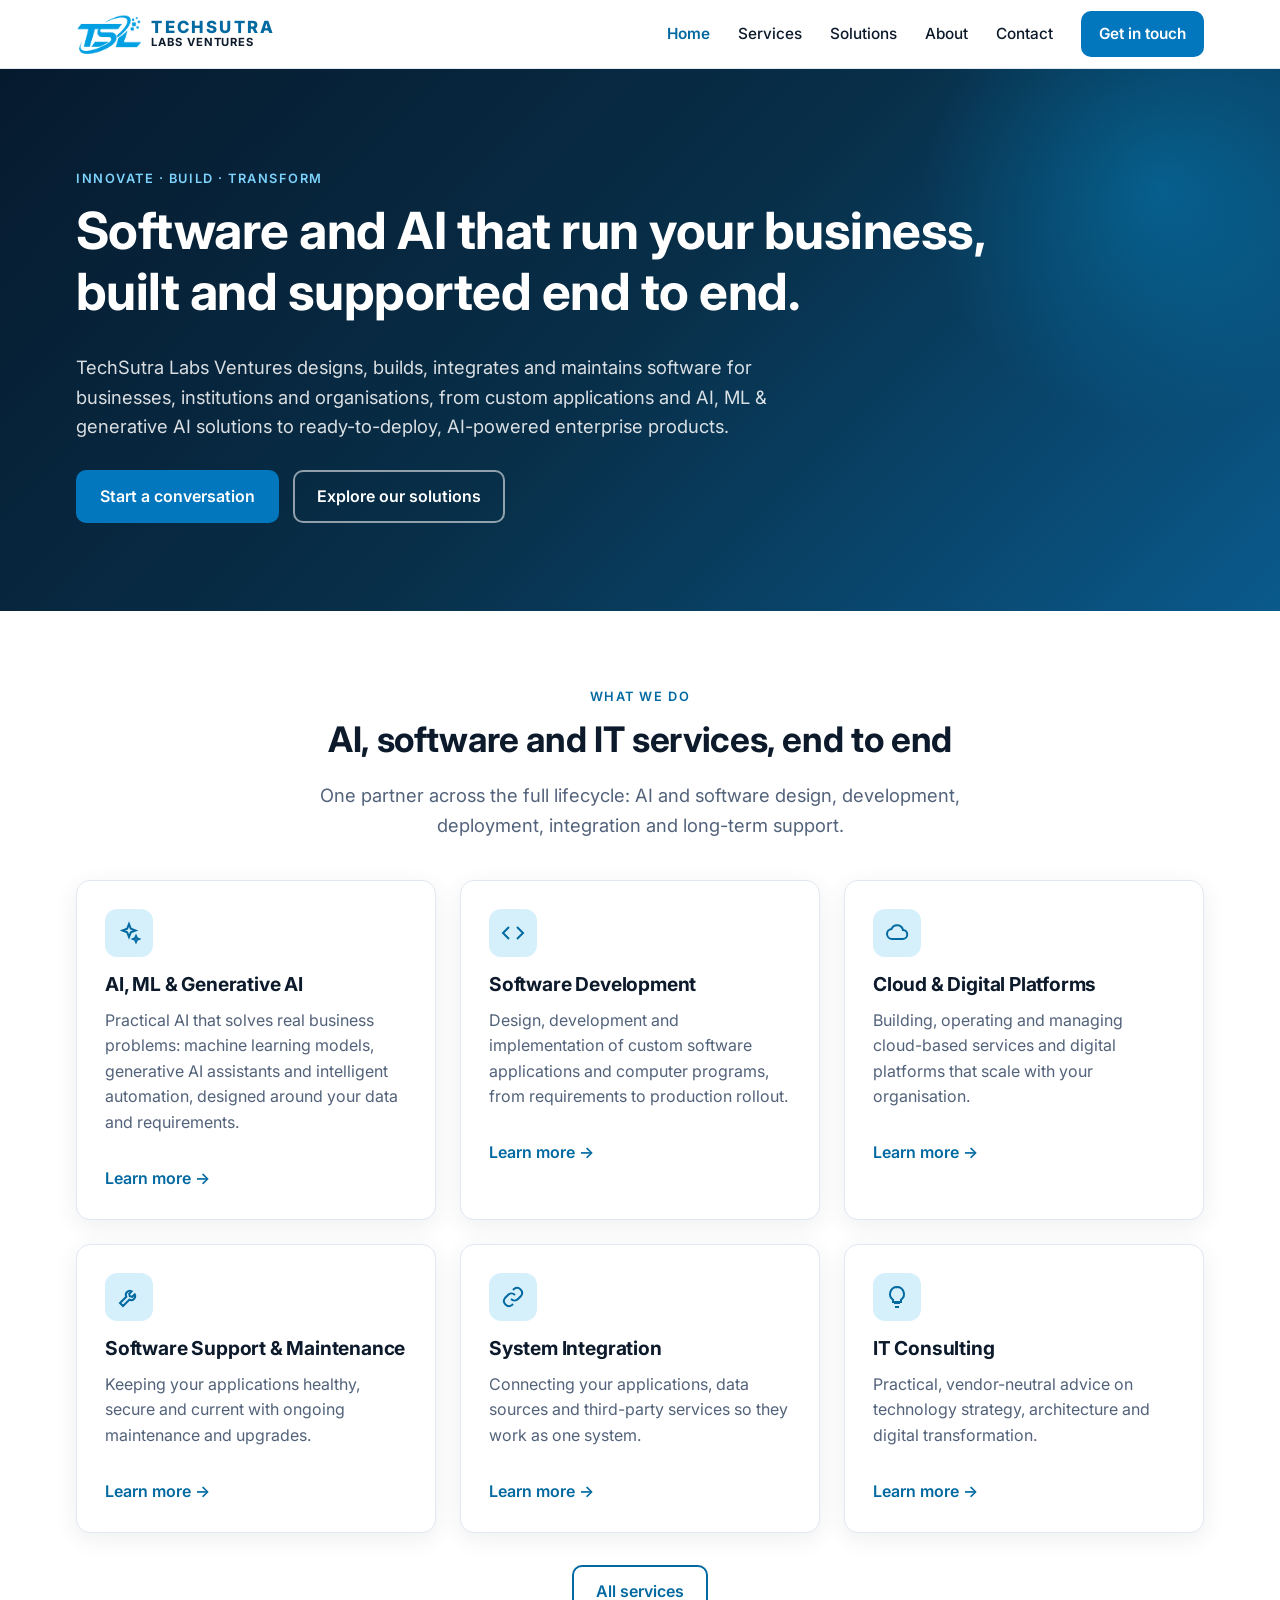
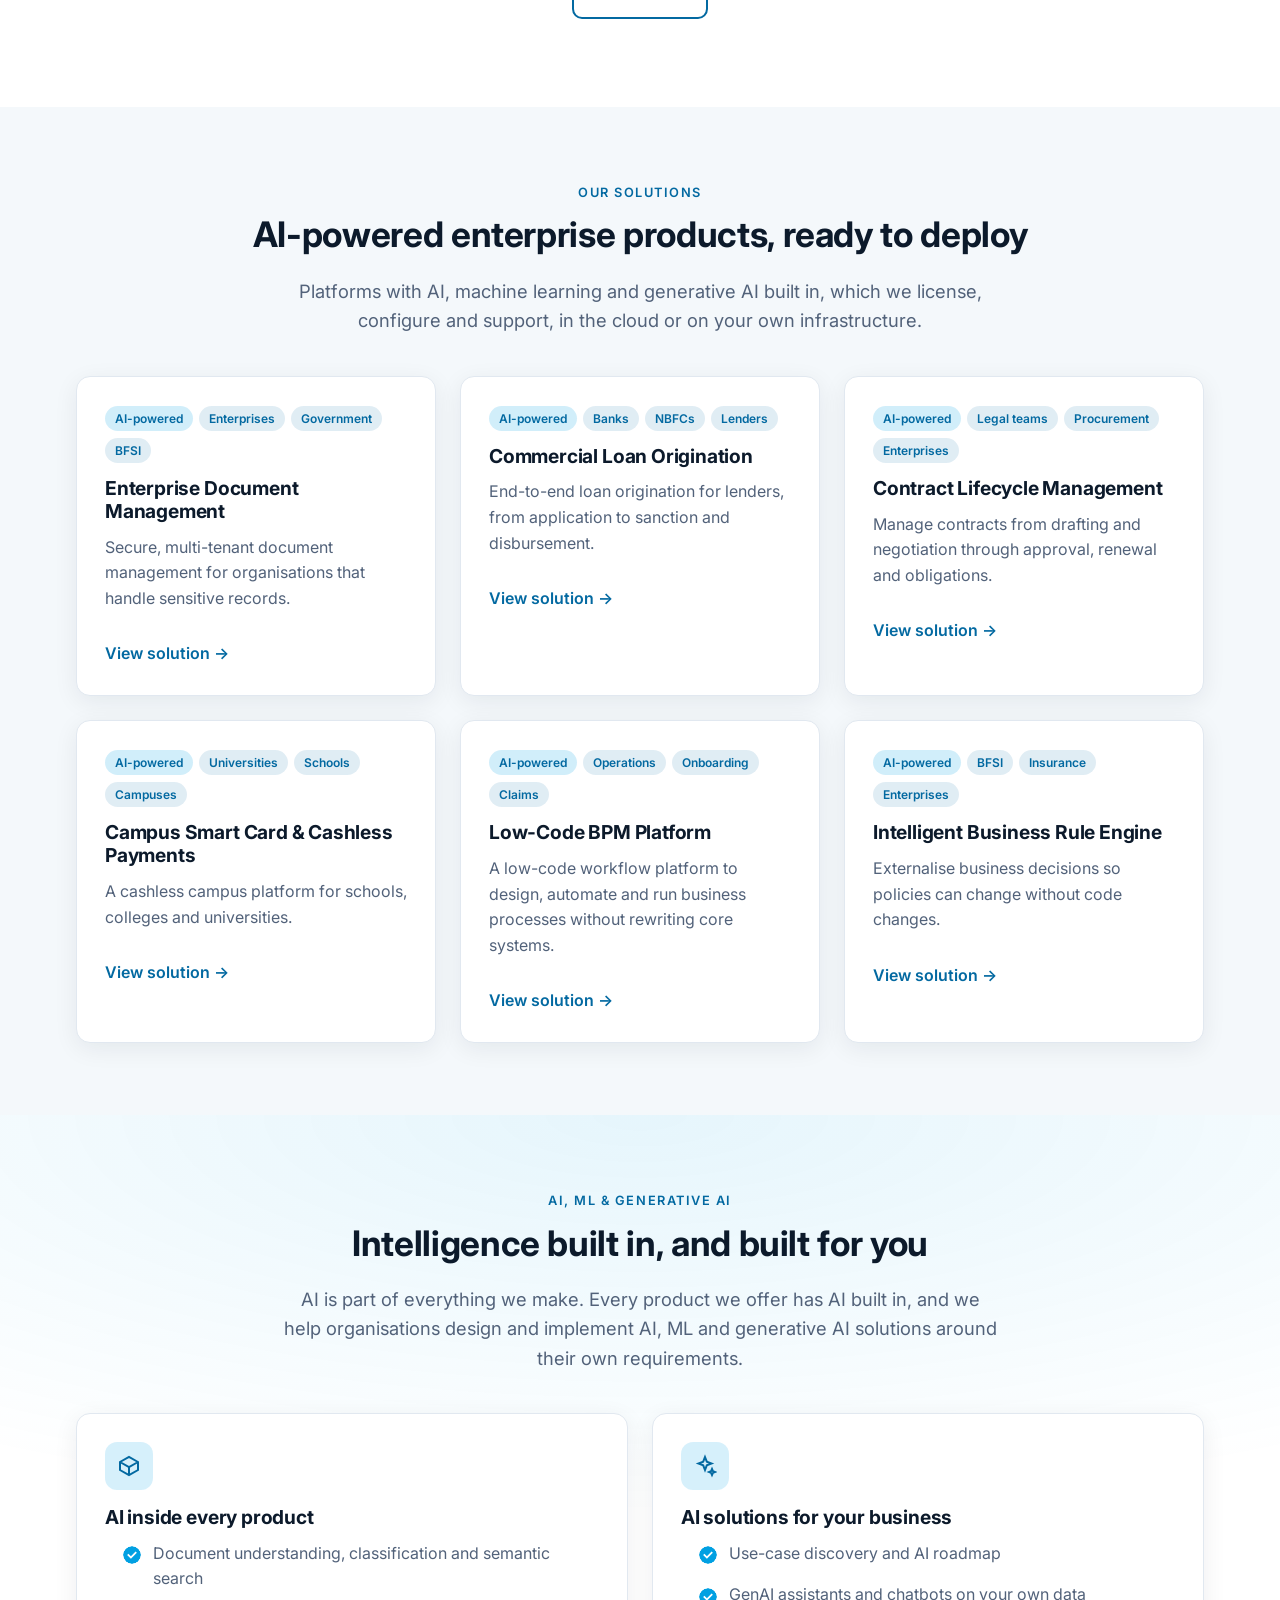
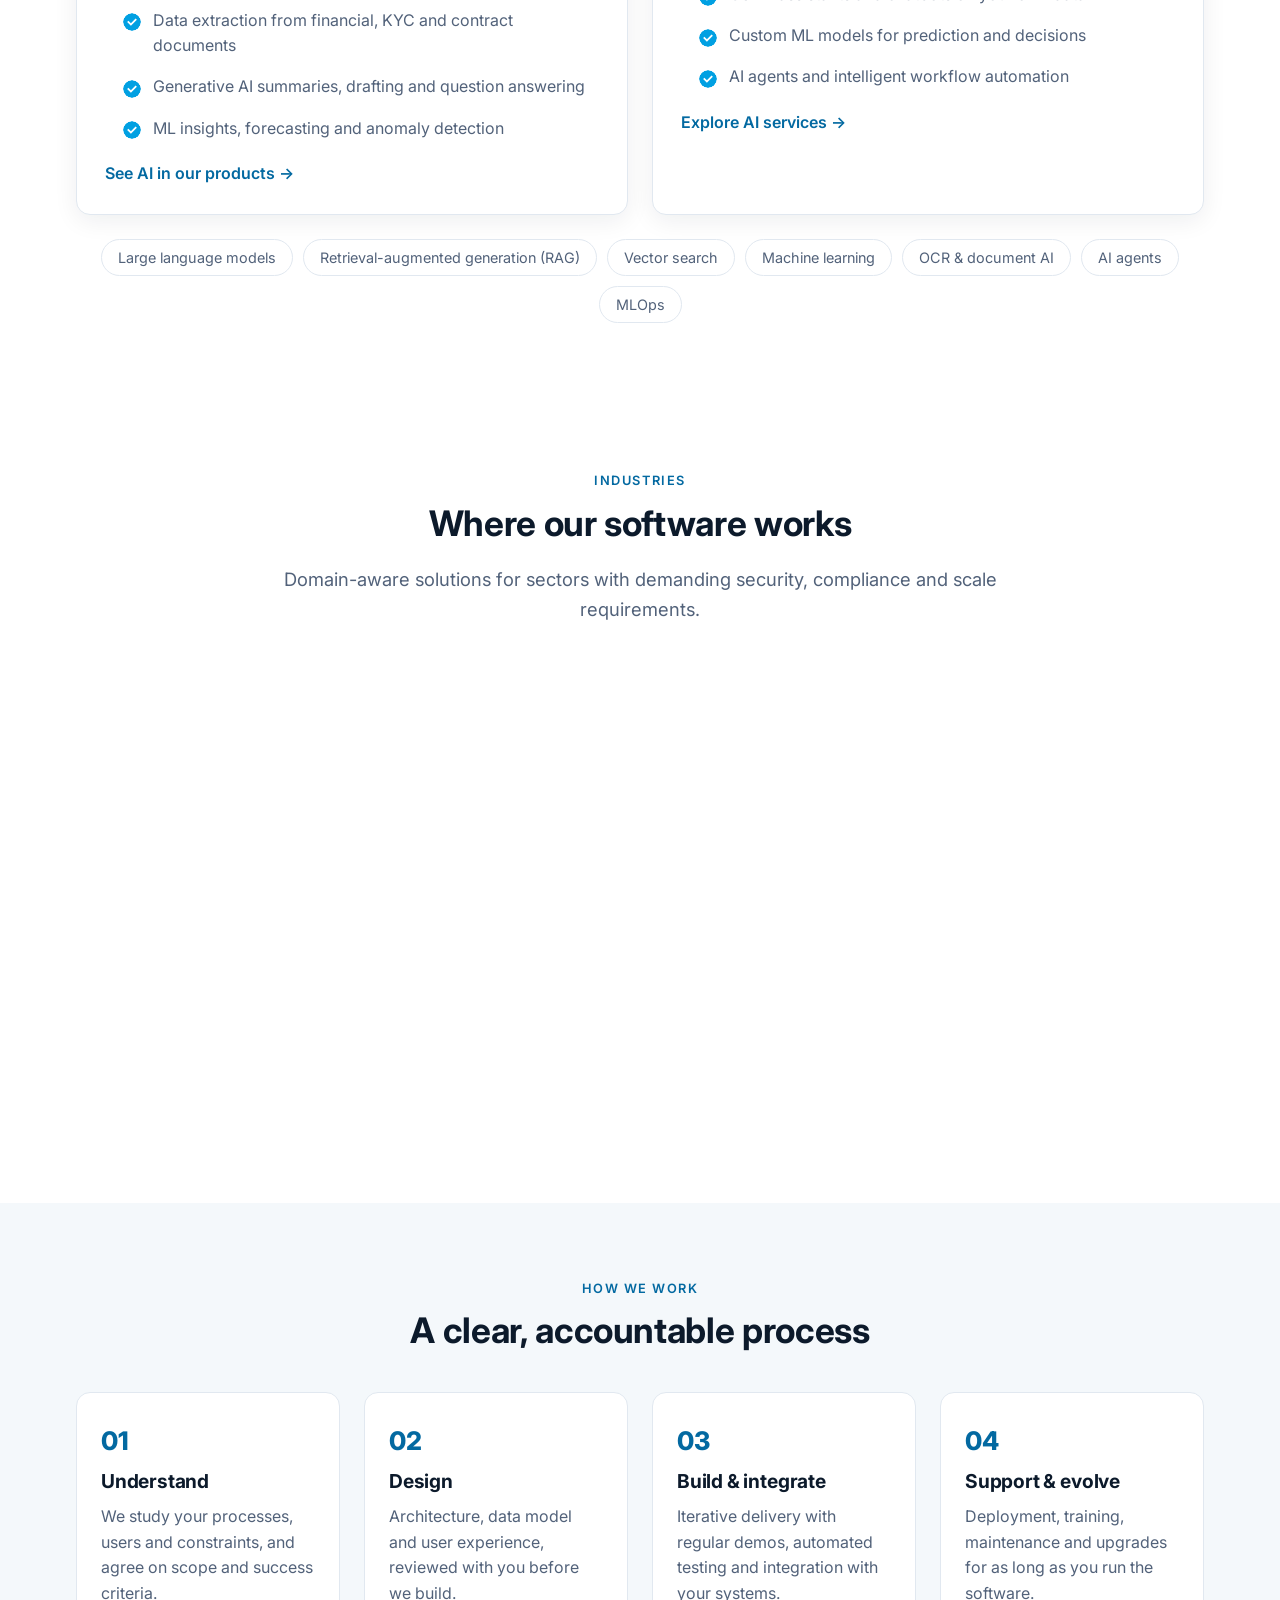
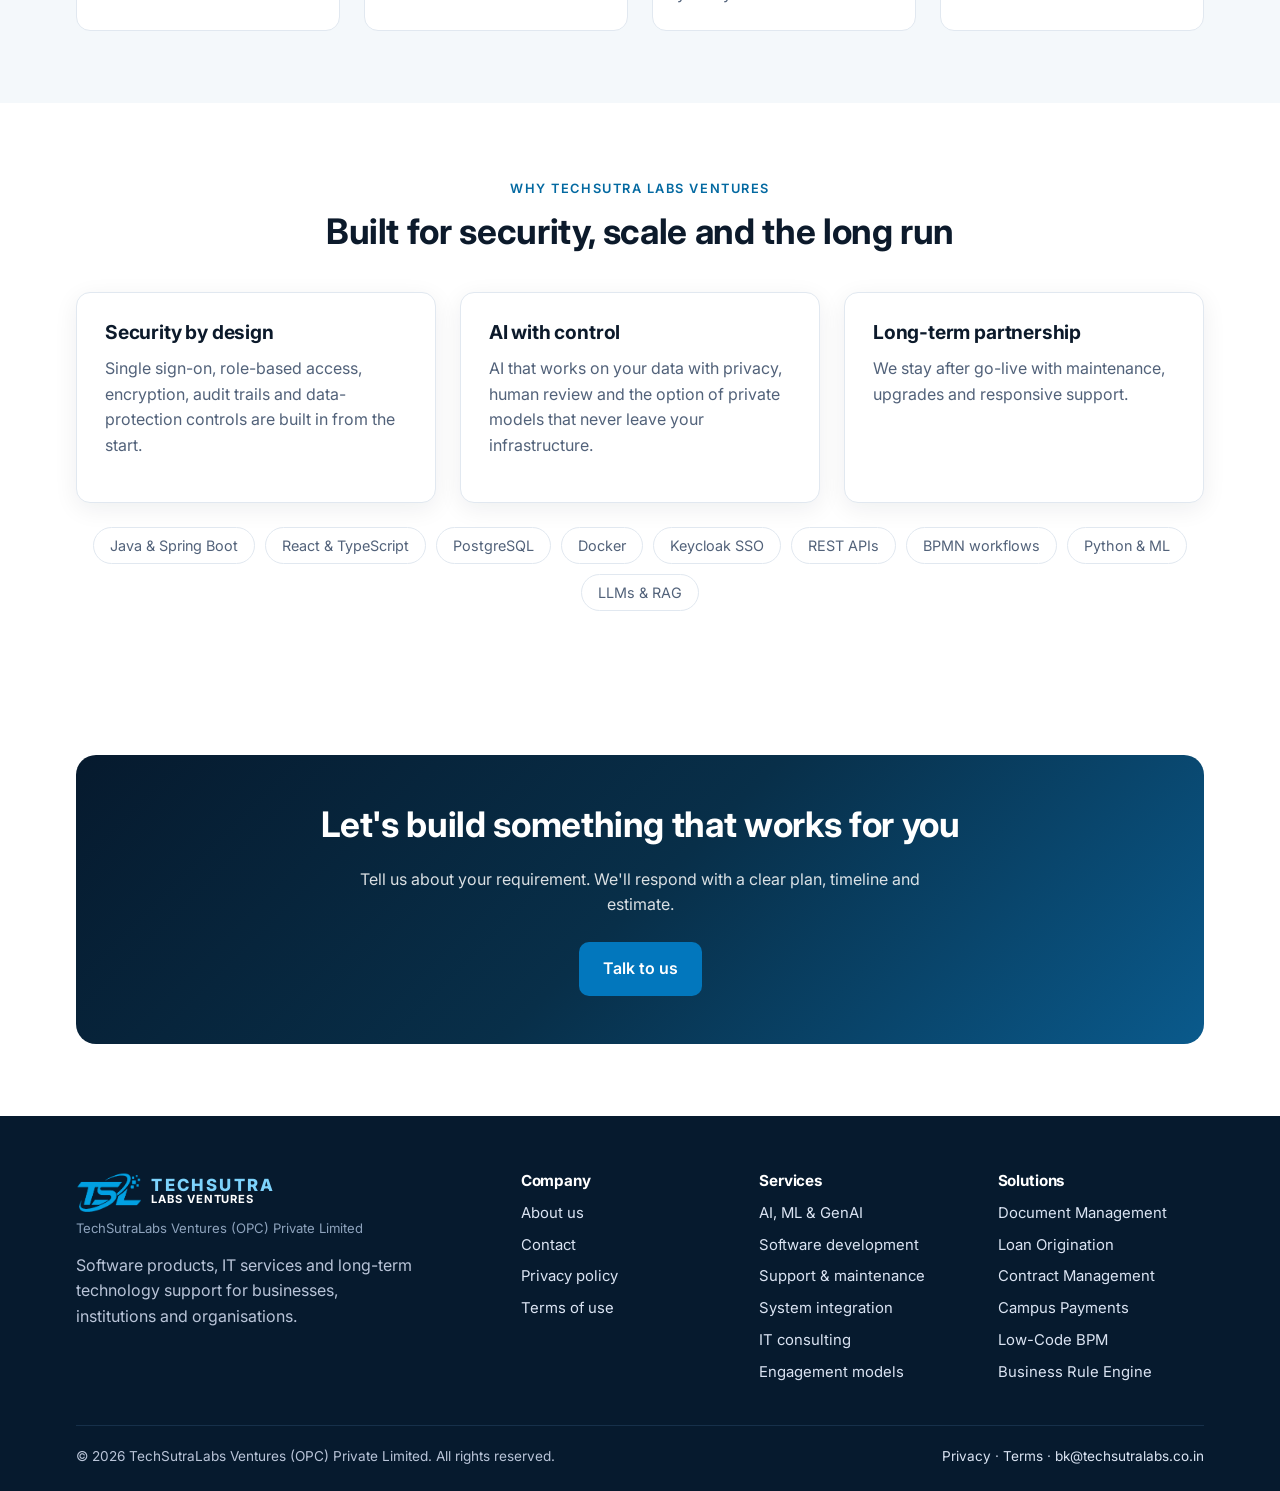
==== index.html @ d90dc7e0 "Initial website for techsutralabs.com Static site for TechSutraLabs Ventures (OPC) Private Limited, " ====
<!doctype html>
<html lang="en-IN">
<head>
<meta charset="utf-8">
<meta name="viewport" content="width=device-width, initial-scale=1">
<title>TechSutra Labs Ventures | Software, AI/ML & GenAI Solutions, IT Services</title>
<meta name="description" content="TechSutra Labs Ventures builds software, AI, ML and generative AI solutions and AI-powered enterprise products, with IT services and long-term support for businesses and institutions.">
<link rel="canonical" href="https://techsutralabs.com/">
<meta property="og:title" content="TechSutra Labs Ventures | Software, AI/ML & GenAI Solutions, IT Services">
<meta property="og:description" content="TechSutra Labs Ventures builds software, AI, ML and generative AI solutions and AI-powered enterprise products, with IT services and long-term support for businesses and institutions.">
<meta property="og:type" content="website">
<meta property="og:url" content="https://techsutralabs.com/">
<meta property="og:site_name" content="TechSutra Labs Ventures">
<meta property="og:image" content="https://techsutralabs.com/assets/og-image.png">
<meta property="og:image:width" content="1200"><meta property="og:image:height" content="630">
<meta name="twitter:card" content="summary_large_image">
<meta name="theme-color" content="#082f49">
<link rel="apple-touch-icon" href="assets/apple-touch-icon.png">
<script type="application/ld+json">{"@context":"https://schema.org","@type":"Organization","name":"TechSutra Labs Ventures","legalName":"TechSutraLabs Ventures (OPC) Private Limited","slogan":"Innovate. Build. Transform.","url":"https://techsutralabs.com","logo":"https://techsutralabs.com/assets/apple-touch-icon.png","email":"bk@techsutralabs.co.in","address":{"@type":"PostalAddress","addressCountry":"IN"},"description":"Software development, AI, ML and generative AI solutions, IT services, support and AI-powered enterprise software products.","knowsAbout":["Artificial intelligence","Machine learning","Generative AI","Software development","Enterprise software"]}</script>
<link rel="icon" href="assets/favicon-32.png" sizes="32x32" type="image/png">
<link rel="icon" href="assets/favicon.png" sizes="64x64" type="image/png">
<link rel="preconnect" href="https://fonts.googleapis.com"><link rel="preconnect" href="https://fonts.gstatic.com" crossorigin>
<link href="https://fonts.googleapis.com/css2?family=Inter:wght@400;500;600;700;800&display=swap" rel="stylesheet">
<link rel="stylesheet" href="assets/style.css">
</head>
<body>
<a class="skip-link" href="#main">Skip to content</a>
<header class="site-header"><div class="container nav">
<a class="logo" href="index.html" aria-label="TechSutra Labs Ventures, home"><img src="assets/logo-tsl.png" width="66" height="40" alt=""><span class="wm"><b>TECHSUTRA</b><small>Labs Ventures</small></span></a>
<button class="nav-toggle" aria-label="Open menu" aria-expanded="false" aria-controls="primary-nav"><svg width="22" height="22" viewBox="0 0 24 24" fill="none" stroke="currentColor" stroke-width="2" aria-hidden="true"><path d="M3 6h18M3 12h18M3 18h18"/></svg></button>
<nav aria-label="Primary"><ul class="nav-links" id="primary-nav"><li><a href="index.html">Home</a></li><li><a href="services.html">Services</a></li><li><a href="solutions.html">Solutions</a></li><li><a href="about.html">About</a></li><li><a href="contact.html">Contact</a></li><li><a class="btn btn-primary" href="contact.html" style="padding:9px 16px">Get in touch</a></li></ul></nav>
</div></header>
<main id="main">

<section class="hero"><div class="container" style="position:relative;z-index:1">
<span class="eyebrow">Innovate &middot; Build &middot; Transform</span>
<h1>Software and AI that run your business, <br>built and supported end to end.</h1>
<p class="lead">TechSutra Labs Ventures designs, builds, integrates and maintains software for businesses, institutions and organisations, from custom applications and AI, ML &amp; generative AI solutions to ready-to-deploy, AI-powered enterprise products.</p>
<div class="hero-actions"><a class="btn btn-primary" href="contact.html">Start a conversation</a><a class="btn btn-ghost" href="solutions.html">Explore our solutions</a></div>
</div></section>

<section class="section"><div class="container">
<div class="center"><span class="eyebrow">What we do</span><h2>AI, software and IT services, end to end</h2>
<p class="lead">One partner across the full lifecycle: AI and software design, development, deployment, integration and long-term support.</p></div>
<div class="grid grid-3" style="margin-top:40px"><div class="card reveal"><div class="icon"><svg width="24" height="24" viewBox="0 0 24 24" fill="none" stroke="currentColor" stroke-width="2"><path d="M12 3l1.8 4.7L18.5 9.5l-4.7 1.8L12 16l-1.8-4.7L5.5 9.5l4.7-1.8z"/><path d="M19 15l.9 2.1L22 18l-2.1.9L19 21l-.9-2.1L16 18l2.1-.9z"/></svg></div><h3>AI, ML & Generative AI</h3><p>Practical AI that solves real business problems: machine learning models, generative AI assistants and intelligent automation, designed around your data and requirements.</p><a class="card-link" href="services.html#ai-ml-generative-ai">Learn more &rarr;</a></div><div class="card reveal"><div class="icon"><svg width="24" height="24" viewBox="0 0 24 24" fill="none" stroke="currentColor" stroke-width="2"><path d="M8 6l-6 6 6 6M16 6l6 6-6 6"/></svg></div><h3>Software Development</h3><p>Design, development and implementation of custom software applications and computer programs, from requirements to production rollout.</p><a class="card-link" href="services.html#software-development">Learn more &rarr;</a></div><div class="card reveal"><div class="icon"><svg width="24" height="24" viewBox="0 0 24 24" fill="none" stroke="currentColor" stroke-width="2"><path d="M7 18a5 5 0 01-.5-9.97A6 6 0 0118 9a4.5 4.5 0 01-.5 9z"/></svg></div><h3>Cloud & Digital Platforms</h3><p>Building, operating and managing cloud-based services and digital platforms that scale with your organisation.</p><a class="card-link" href="services.html#cloud-digital-platforms">Learn more &rarr;</a></div><div class="card reveal"><div class="icon"><svg width="24" height="24" viewBox="0 0 24 24" fill="none" stroke="currentColor" stroke-width="2"><path d="M14.7 6.3a4 4 0 00-5.4 5.4L3 18l3 3 6.3-6.3a4 4 0 005.4-5.4l-2.5 2.5-2.4-.6-.6-2.4z"/></svg></div><h3>Software Support & Maintenance</h3><p>Keeping your applications healthy, secure and current with ongoing maintenance and upgrades.</p><a class="card-link" href="services.html#software-support-maintenance">Learn more &rarr;</a></div><div class="card reveal"><div class="icon"><svg width="24" height="24" viewBox="0 0 24 24" fill="none" stroke="currentColor" stroke-width="2"><path d="M10 14a5 5 0 007 0l3-3a5 5 0 00-7-7l-1 1M14 10a5 5 0 00-7 0l-3 3a5 5 0 007 7l1-1"/></svg></div><h3>System Integration</h3><p>Connecting your applications, data sources and third-party services so they work as one system.</p><a class="card-link" href="services.html#system-integration">Learn more &rarr;</a></div><div class="card reveal"><div class="icon"><svg width="24" height="24" viewBox="0 0 24 24" fill="none" stroke="currentColor" stroke-width="2"><path d="M9 18h6M10 22h4M12 2a7 7 0 00-4 12.7V17h8v-2.3A7 7 0 0012 2z"/></svg></div><h3>IT Consulting</h3><p>Practical, vendor-neutral advice on technology strategy, architecture and digital transformation.</p><a class="card-link" href="services.html#it-consulting">Learn more &rarr;</a></div></div>
<p class="center" style="margin-top:32px"><a class="btn btn-outline" href="services.html">All services</a></p>
</div></section>

<section class="section alt"><div class="container">
<div class="center"><span class="eyebrow">Our solutions</span><h2>AI-powered enterprise products, ready to deploy</h2>
<p class="lead">Platforms with AI, machine learning and generative AI built in, which we license, configure and support, in the cloud or on your own infrastructure.</p></div>
<div class="grid grid-3" style="margin-top:40px"><div class="card reveal"><span class="tag tag-ai">AI-powered</span><span class=tag>Enterprises</span><span class=tag>Government</span><span class=tag>BFSI</span><h3 style="margin-top:8px">Enterprise Document Management</h3><p>Secure, multi-tenant document management for organisations that handle sensitive records.</p><a class="card-link" href="solutions.html#edms">View solution &rarr;</a></div><div class="card reveal"><span class="tag tag-ai">AI-powered</span><span class=tag>Banks</span><span class=tag>NBFCs</span><span class=tag>Lenders</span><h3 style="margin-top:8px">Commercial Loan Origination</h3><p>End-to-end loan origination for lenders, from application to sanction and disbursement.</p><a class="card-link" href="solutions.html#clos">View solution &rarr;</a></div><div class="card reveal"><span class="tag tag-ai">AI-powered</span><span class=tag>Legal teams</span><span class=tag>Procurement</span><span class=tag>Enterprises</span><h3 style="margin-top:8px">Contract Lifecycle Management</h3><p>Manage contracts from drafting and negotiation through approval, renewal and obligations.</p><a class="card-link" href="solutions.html#clm">View solution &rarr;</a></div><div class="card reveal"><span class="tag tag-ai">AI-powered</span><span class=tag>Universities</span><span class=tag>Schools</span><span class=tag>Campuses</span><h3 style="margin-top:8px">Campus Smart Card & Cashless Payments</h3><p>A cashless campus platform for schools, colleges and universities.</p><a class="card-link" href="solutions.html#campus">View solution &rarr;</a></div><div class="card reveal"><span class="tag tag-ai">AI-powered</span><span class=tag>Operations</span><span class=tag>Onboarding</span><span class=tag>Claims</span><h3 style="margin-top:8px">Low-Code BPM Platform</h3><p>A low-code workflow platform to design, automate and run business processes without rewriting core systems.</p><a class="card-link" href="solutions.html#bpm">View solution &rarr;</a></div><div class="card reveal"><span class="tag tag-ai">AI-powered</span><span class=tag>BFSI</span><span class=tag>Insurance</span><span class=tag>Enterprises</span><h3 style="margin-top:8px">Intelligent Business Rule Engine</h3><p>Externalise business decisions so policies can change without code changes.</p><a class="card-link" href="solutions.html#ibre">View solution &rarr;</a></div></div>
</div></section>

<section class="section ai-band"><div class="container">
<div class="center"><span class="eyebrow">AI, ML &amp; Generative AI</span><h2>Intelligence built in, and built for you</h2>
<p class="lead">AI is part of everything we make. Every product we offer has AI built in, and we help organisations design and implement AI, ML and generative AI solutions around their own requirements.</p></div>
<div class="grid grid-2" style="margin-top:40px">
<div class="card reveal"><div class="icon"><svg width="24" height="24" viewBox="0 0 24 24" fill="none" stroke="currentColor" stroke-width="2"><path d="M21 8l-9-5-9 5v8l9 5 9-5zM3 8l9 5 9-5M12 13v8"/></svg></div><h3>AI inside every product</h3><ul class="checklist">
<li>Document understanding, classification and semantic search</li>
<li>Data extraction from financial, KYC and contract documents</li>
<li>Generative AI summaries, drafting and question answering</li>
<li>ML insights, forecasting and anomaly detection</li></ul>
<a class="card-link" href="solutions.html">See AI in our products &rarr;</a></div>
<div class="card reveal"><div class="icon"><svg width="24" height="24" viewBox="0 0 24 24" fill="none" stroke="currentColor" stroke-width="2"><path d="M12 3l1.8 4.7L18.5 9.5l-4.7 1.8L12 16l-1.8-4.7L5.5 9.5l4.7-1.8z"/><path d="M19 15l.9 2.1L22 18l-2.1.9L19 21l-.9-2.1L16 18l2.1-.9z"/></svg></div><h3>AI solutions for your business</h3><ul class="checklist">
<li>Use-case discovery and AI roadmap</li>
<li>GenAI assistants and chatbots on your own data</li>
<li>Custom ML models for prediction and decisions</li>
<li>AI agents and intelligent workflow automation</li></ul>
<a class="card-link" href="services.html#ai-ml-generative-ai">Explore AI services &rarr;</a></div>
</div>
<div class="tech"><span>Large language models</span><span>Retrieval-augmented generation (RAG)</span><span>Vector search</span><span>Machine learning</span><span>OCR &amp; document AI</span><span>AI agents</span><span>MLOps</span></div>
</div></section>

<section class="section"><div class="container">
<div class="center"><span class="eyebrow">Industries</span><h2>Where our software works</h2>
<p class="lead">Domain-aware solutions for sectors with demanding security, compliance and scale requirements.</p></div>
<div class="grid grid-2" style="margin-top:40px">
<div class="card industry reveal"><div class="icon"><svg width="24" height="24" viewBox="0 0 24 24" fill="none" stroke="currentColor" stroke-width="2"><ellipse cx="12" cy="5" rx="8" ry="3"/><path d="M4 5v14c0 1.7 3.6 3 8 3s8-1.3 8-3V5M4 12c0 1.7 3.6 3 8 3s8-1.3 8-3"/></svg></div><div><h3>Banking &amp; financial services</h3><p>Loan origination, credit rules, KYC integrations and document management with full audit trails.</p></div></div>
<div class="card industry reveal"><div class="icon"><svg width="24" height="24" viewBox="0 0 24 24" fill="none" stroke="currentColor" stroke-width="2"><path d="M9 18h6M10 22h4M12 2a7 7 0 00-4 12.7V17h8v-2.3A7 7 0 0012 2z"/></svg></div><div><h3>Education</h3><p>Cashless campus payments, smart cards and digital records for schools, colleges and universities.</p></div></div>
<div class="card industry reveal"><div class="icon"><svg width="24" height="24" viewBox="0 0 24 24" fill="none" stroke="currentColor" stroke-width="2"><path d="M21 8l-9-5-9 5v8l9 5 9-5zM3 8l9 5 9-5M12 13v8"/></svg></div><div><h3>Enterprises</h3><p>Contracts, documents, workflows and integrations that connect departments and systems.</p></div></div>
<div class="card industry reveal"><div class="icon"><svg width="24" height="24" viewBox="0 0 24 24" fill="none" stroke="currentColor" stroke-width="2"><path d="M10 14a5 5 0 007 0l3-3a5 5 0 00-7-7l-1 1M14 10a5 5 0 00-7 0l-3 3a5 5 0 007 7l1-1"/></svg></div><div><h3>Public sector &amp; institutions</h3><p>Secure records, data-protection controls and data residency for regulated environments.</p></div></div>
</div></div></section>

<section class="section alt"><div class="container">
<div class="center"><span class="eyebrow">How we work</span><h2>A clear, accountable process</h2></div>
<div class="steps" style="margin-top:40px">
<div class="step reveal"><h3>Understand</h3><p>We study your processes, users and constraints, and agree on scope and success criteria.</p></div>
<div class="step reveal"><h3>Design</h3><p>Architecture, data model and user experience, reviewed with you before we build.</p></div>
<div class="step reveal"><h3>Build &amp; integrate</h3><p>Iterative delivery with regular demos, automated testing and integration with your systems.</p></div>
<div class="step reveal"><h3>Support &amp; evolve</h3><p>Deployment, training, maintenance and upgrades for as long as you run the software.</p></div>
</div></div></section>

<section class="section"><div class="container center">
<span class="eyebrow">Why TechSutra Labs Ventures</span><h2>Built for security, scale and the long run</h2>
<div class="grid grid-3" style="margin-top:40px;text-align:left">
<div class="card reveal"><h3>Security by design</h3><p>Single sign-on, role-based access, encryption, audit trails and data-protection controls are built in from the start.</p></div>
<div class="card reveal"><h3>AI with control</h3><p>AI that works on your data with privacy, human review and the option of private models that never leave your infrastructure.</p></div>
<div class="card reveal"><h3>Long-term partnership</h3><p>We stay after go-live with maintenance, upgrades and responsive support.</p></div>
</div>
<div class="tech"><span>Java &amp; Spring Boot</span><span>React &amp; TypeScript</span><span>PostgreSQL</span><span>Docker</span><span>Keycloak SSO</span><span>REST APIs</span><span>BPMN workflows</span><span>Python &amp; ML</span><span>LLMs &amp; RAG</span></div>
</div></section>
<section class="section"><div class="container"><div class="cta reveal"><h2>Let's build something that works for you</h2><p>Tell us about your requirement. We'll respond with a clear plan, timeline and estimate.</p><a class="btn btn-primary" href="contact.html">Talk to us</a></div></div></section>

</main>
<footer class="site-footer"><div class="container">
<div class="footer-grid">
<div><a class="logo" href="index.html" aria-label="TechSutra Labs Ventures, home"><img src="assets/logo-tsl.png" width="66" height="40" alt=""><span class="wm"><b>TECHSUTRA</b><small>Labs Ventures</small></span></a>
<p class="legal-name">TechSutraLabs Ventures (OPC) Private Limited</p>
<p style="margin-top:14px;max-width:340px">Software products, IT services and long-term technology support for businesses, institutions and organisations.</p></div>
<div><h2 class="f-h">Company</h2><ul><li><a href="about.html">About us</a></li><li><a href="contact.html">Contact</a></li><li><a href="privacy.html">Privacy policy</a></li><li><a href="terms.html">Terms of use</a></li></ul></div>
<div><h2 class="f-h">Services</h2><ul><li><a href="services.html#ai-ml-generative-ai">AI, ML &amp; GenAI</a></li><li><a href="services.html#software-development">Software development</a></li><li><a href="services.html#software-support-maintenance">Support &amp; maintenance</a></li><li><a href="services.html#system-integration">System integration</a></li><li><a href="services.html#it-consulting">IT consulting</a></li><li><a href="services.html#engagement">Engagement models</a></li></ul></div>
<div><h2 class="f-h">Solutions</h2><ul><li><a href="solutions.html#edms">Document Management</a></li><li><a href="solutions.html#clos">Loan Origination</a></li><li><a href="solutions.html#clm">Contract Management</a></li><li><a href="solutions.html#campus">Campus Payments</a></li><li><a href="solutions.html#bpm">Low-Code BPM</a></li><li><a href="solutions.html#ibre">Business Rule Engine</a></li></ul></div>
</div>
<div class="footer-bottom"><span>&copy; <span id="year">2026</span> TechSutraLabs Ventures (OPC) Private Limited. All rights reserved.</span><span><a href="privacy.html">Privacy</a> &middot; <a href="terms.html">Terms</a> &middot; <a href="mailto:bk@techsutralabs.co.in">bk@techsutralabs.co.in</a></span></div>
</div></footer>
<script src="assets/main.js"></script>
</body>
</html>
---- assets/style.css ----
:root{
  --bg:#ffffff; --bg-alt:#f4f8fb; --surface:#ffffff; --text:#0c1a2b; --muted:#52627a;
  --border:#e1e8f0; --brand:#082f49; --brand-2:#0369a1; --accent:#01a0e2; --accent-text:#0369a1;
  --btn:#0277bd; --btn-ink:#ffffff; --hero-accent:#7dd3fc;
  --hero-bg:linear-gradient(135deg,#061a2e 0%,#082f49 50%,#0a5a8c 100%); --hero-text:#ffffff;
  --radius:14px; --shadow:0 6px 24px rgba(12,26,43,.07); --max:1160px;
}
@media (prefers-color-scheme: dark){
  :root{
    --bg:#0b1220; --bg-alt:#0e1828; --surface:#111c2f; --text:#e6edf6; --muted:#9aa9c0;
    --border:#21304a; --brand:#7dd3fc; --brand-2:#7dd3fc; --accent:#38bdf8; --accent-text:#7dd3fc;
    --btn:#38bdf8; --btn-ink:#04263a; --hero-accent:#7dd3fc;
    --hero-bg:linear-gradient(135deg,#050f1d 0%,#072640 60%,#0a4a75 100%); --shadow:0 6px 24px rgba(0,0,0,.35);
  }
}
*{box-sizing:border-box}
html{scroll-behavior:smooth}
body{margin:0;font-family:"Inter",system-ui,-apple-system,"Segoe UI",Roboto,sans-serif;background:var(--bg);color:var(--text);line-height:1.6;-webkit-font-smoothing:antialiased}
img,svg{max-width:100%;display:block}
a{color:var(--brand-2);text-decoration:none}
a:hover{text-decoration:underline}
h1,h2,h3,h4{line-height:1.2;margin:0 0 .6em;font-weight:700;letter-spacing:-.01em}
h1{font-size:clamp(2rem,4.5vw,3.2rem)}
h2{font-size:clamp(1.6rem,3vw,2.2rem)}
h3{font-size:1.2rem}
p{margin:0 0 1em}
.container{max-width:var(--max);margin:0 auto;padding:0 16px}
.section{padding:72px 0}
.section.alt{background:var(--bg-alt)}
.eyebrow{display:inline-block;font-size:.8rem;font-weight:600;letter-spacing:.12em;text-transform:uppercase;color:var(--accent-text);margin-bottom:.8em}
.hero .eyebrow,.page-hero .eyebrow{color:var(--hero-accent)}
.lead{font-size:1.15rem;color:var(--muted);max-width:720px}
.center{text-align:center}.center .lead{margin-left:auto;margin-right:auto}

/* header */
.site-header{position:sticky;top:0;z-index:50;background:color-mix(in srgb,var(--bg) 88%,transparent);backdrop-filter:blur(10px);border-bottom:1px solid var(--border)}
.nav{display:flex;align-items:center;justify-content:space-between;height:68px}
.logo{display:flex;align-items:center;gap:10px;font-weight:800;font-size:1.15rem;color:var(--text)}
.logo:hover{text-decoration:none}
.logo img{height:40px;width:auto}
.logo .wm{display:flex;flex-direction:column;line-height:1.05}
.logo .wm b{font-size:1.05rem;letter-spacing:.14em;font-weight:800;color:var(--accent-text)}
.logo .wm small{font-size:.7rem;letter-spacing:.08em;font-weight:700;color:var(--text);text-transform:uppercase}
.site-footer .logo .wm b{color:#7dd3fc}.site-footer .logo .wm small{color:#fff}
.legal-name{font-size:.82rem;color:#8ea3bd;margin-top:6px}
.nav-links{display:flex;gap:28px;align-items:center;list-style:none;margin:0;padding:0}
.nav-links a{color:var(--text);font-weight:500;font-size:.96rem}
.nav-links a[aria-current=page]{color:var(--brand-2);font-weight:600}
.nav-links a.btn-primary,.nav-links a.btn-primary[aria-current=page]{color:var(--btn-ink);font-weight:600}
.site-header.scrolled{box-shadow:0 2px 16px rgba(15,27,45,.08)}
.nav-toggle{display:none;background:none;border:1px solid var(--border);border-radius:8px;padding:8px 10px;color:var(--text);cursor:pointer}
@media (max-width:860px){
  .nav-toggle{display:block}
  .nav-links{position:absolute;top:68px;left:0;right:0;flex-direction:column;gap:0;background:var(--bg);border-bottom:1px solid var(--border);display:none;padding:8px 16px 16px}
  .nav-links.open{display:flex}
  .nav-links li{width:100%}
  .nav-links a{display:block;padding:12px 0}
}

/* buttons */
.btn{display:inline-block;padding:12px 22px;border-radius:10px;font-weight:600;border:2px solid transparent;transition:transform .15s,box-shadow .15s}
.btn:hover{text-decoration:none;transform:translateY(-1px)}
.btn-primary{background:var(--btn);color:var(--btn-ink)}
.btn-primary:hover{box-shadow:0 6px 18px rgba(2,119,189,.35)}
.btn-ghost{border-color:rgba(255,255,255,.55);color:#fff}
.btn-outline{border-color:var(--brand-2);color:var(--brand-2)}

/* hero */
.hero{background:var(--hero-bg);color:var(--hero-text);padding:96px 0 88px;position:relative;overflow:hidden}
.hero::after{content:"";position:absolute;right:-120px;top:-120px;width:480px;height:480px;border-radius:50%;background:radial-gradient(circle,rgba(1,160,226,.32),transparent 70%)}
.hero .lead{color:rgba(255,255,255,.85)}
.hero-actions{display:flex;gap:14px;flex-wrap:wrap;margin-top:28px}
.page-hero{background:var(--hero-bg);color:#fff;padding:72px 0 56px}
.page-hero .lead{color:rgba(255,255,255,.85)}

/* grid / cards */
.grid{display:grid;gap:24px}
.grid-3{grid-template-columns:repeat(auto-fit,minmax(280px,1fr))}
.grid-2{grid-template-columns:repeat(auto-fit,minmax(320px,1fr))}
.card{background:var(--surface);border:1px solid var(--border);border-radius:var(--radius);padding:28px;box-shadow:var(--shadow);height:100%}
.card p{color:var(--muted)}
.card .icon{width:48px;height:48px;border-radius:12px;display:grid;place-items:center;background:color-mix(in srgb,var(--accent) 16%,transparent);color:var(--accent-text);margin-bottom:16px}
.card ul{padding-left:1.1em;color:var(--muted);margin:0}
.card ul li{margin-bottom:.35em}
.tag{display:inline-block;font-size:.75rem;font-weight:600;padding:3px 10px;border-radius:99px;background:color-mix(in srgb,var(--brand-2) 12%,transparent);color:var(--brand-2);margin:0 6px 6px 0}
.card-link{display:inline-block;margin-top:14px;font-weight:600}

/* product detail */
.product{display:grid;grid-template-columns:1fr 1.2fr;gap:40px;align-items:start;padding:48px 0;border-bottom:1px solid var(--border)}
.product:last-child{border-bottom:0}
@media (max-width:860px){.product{grid-template-columns:1fr;gap:20px}}
.product .lead{font-size:1.05rem}
.checklist{list-style:none;padding:0;margin:0;display:grid;gap:10px}
.checklist li{padding-left:30px;position:relative}
.checklist li::before{content:"";position:absolute;left:0;top:.35em;width:18px;height:18px;border-radius:50%;background:var(--accent);mask:url("data:image/svg+xml,%3Csvg xmlns='http://www.w3.org/2000/svg' viewBox='0 0 20 20'%3E%3Cpath d='M10 0a10 10 0 100 20 10 10 0 000-20zm-1.2 14.2L4.6 10l1.4-1.4 2.8 2.8 5.2-5.2 1.4 1.4-6.6 6.6z'/%3E%3C/svg%3E") center/contain no-repeat;-webkit-mask:url("data:image/svg+xml,%3Csvg xmlns='http://www.w3.org/2000/svg' viewBox='0 0 20 20'%3E%3Cpath d='M10 0a10 10 0 100 20 10 10 0 000-20zm-1.2 14.2L4.6 10l1.4-1.4 2.8 2.8 5.2-5.2 1.4 1.4-6.6 6.6z'/%3E%3C/svg%3E") center/contain no-repeat}

/* steps */
.steps{counter-reset:s;display:grid;gap:24px;grid-template-columns:repeat(auto-fit,minmax(220px,1fr))}
.step{position:relative;padding:28px 24px 24px;border-radius:var(--radius);background:var(--surface);border:1px solid var(--border)}
.step::before{counter-increment:s;content:counter(s,decimal-leading-zero);font-weight:800;font-size:1.6rem;color:var(--accent-text);display:block;margin-bottom:8px}
.step p{color:var(--muted);margin:0}

/* tech strip */
.tech{display:flex;flex-wrap:wrap;gap:10px;justify-content:center;margin-top:24px}
.tech span{border:1px solid var(--border);background:var(--surface);border-radius:99px;padding:6px 16px;font-size:.9rem;color:var(--muted)}

/* CTA */
.cta{background:var(--hero-bg);color:#fff;border-radius:20px;padding:48px 32px;text-align:center}
.cta p{color:rgba(255,255,255,.85);max-width:620px;margin:0 auto 24px}

/* form */
form{display:grid;gap:16px}
label{font-weight:600;font-size:.92rem;display:block;margin-bottom:6px}
input,select,textarea{width:100%;padding:12px 14px;border-radius:10px;border:1px solid var(--border);background:var(--bg);color:var(--text);font:inherit}
input:focus,select:focus,textarea:focus{outline:2px solid var(--brand-2);outline-offset:1px}
textarea{min-height:140px;resize:vertical}
.form-row{display:grid;gap:16px;grid-template-columns:repeat(auto-fit,minmax(220px,1fr))}
.form-note{font-size:.85rem;color:var(--muted)}
.contact-item{display:flex;gap:14px;margin-bottom:20px}
.contact-item .icon{flex:none;margin:0;width:48px;height:48px;border-radius:12px;display:grid;place-items:center;background:color-mix(in srgb,var(--accent) 16%,transparent);color:var(--accent-text)}
.contact-item h3{margin-bottom:4px}.contact-item p{color:var(--muted);margin:0}

/* footer */
.site-footer{background:#061a2e;color:#b9c4d8;padding:56px 0 24px;margin-top:0}
.site-footer a{color:#dbe4f3}
.footer-grid{display:grid;gap:32px;grid-template-columns:2fr 1fr 1fr 1fr}
@media (max-width:860px){.footer-grid{grid-template-columns:1fr 1fr}}
@media (max-width:520px){.footer-grid{grid-template-columns:1fr}}
.site-footer .f-h{color:#fff;font-size:.95rem;margin-bottom:12px}
.site-footer ul{list-style:none;padding:0;margin:0;display:grid;gap:8px;font-size:.93rem}
.footer-bottom{border-top:1px solid #16304a;margin-top:40px;padding-top:20px;font-size:.85rem;display:flex;justify-content:space-between;flex-wrap:wrap;gap:8px}
.site-footer .logo{color:#fff}

.prose{max-width:780px}
.prose h2{font-size:1.4rem;margin-top:1.6em}
.prose ul{padding-left:1.2em}
.js .reveal{opacity:0;transform:translateY(16px);transition:opacity .6s,transform .6s}
.js .reveal.in{opacity:1;transform:none}
@media (prefers-reduced-motion:reduce){.js .reveal{opacity:1;transform:none;transition:none}html{scroll-behavior:auto}}

/* accessibility */
.skip-link{position:absolute;left:16px;top:-48px;background:var(--btn);color:var(--btn-ink);padding:10px 16px;border-radius:8px;font-weight:600;z-index:100}
.skip-link:focus{top:10px;text-decoration:none}
:focus-visible{outline:3px solid var(--accent);outline-offset:2px;border-radius:4px}
.sr-only{position:absolute;width:1px;height:1px;padding:0;margin:-1px;overflow:hidden;clip:rect(0,0,0,0);border:0}
main{display:block}
section[id],div[id]{scroll-margin-top:84px}
/* solutions jump nav */
.subnav{position:sticky;top:68px;z-index:40;background:var(--bg);border-bottom:1px solid var(--border)}
.subnav ul{list-style:none;margin:0;padding:12px 0;display:flex;gap:8px;overflow-x:auto;scrollbar-width:none}
.subnav ul::-webkit-scrollbar{display:none}
.subnav a{display:block;white-space:nowrap;padding:6px 14px;border:1px solid var(--border);border-radius:99px;font-size:.88rem;color:var(--text)}
.subnav a:hover{border-color:var(--brand-2);text-decoration:none}
.product{scroll-margin-top:140px}
/* FAQ */
.faq{max-width:820px;margin:32px auto 0;display:grid;gap:12px}
.faq details{background:var(--surface);border:1px solid var(--border);border-radius:12px;padding:0 20px}
.faq summary{cursor:pointer;font-weight:600;padding:18px 0;list-style:none;display:flex;justify-content:space-between;gap:16px}
.faq summary::-webkit-details-marker{display:none}
.faq summary::after{content:"+";font-size:1.3rem;line-height:1;color:var(--accent-text)}
.faq details[open] summary::after{content:"\2212"}
.faq details p{color:var(--muted);padding-bottom:18px;margin:0}
/* misc */
.industry{display:flex;gap:14px;align-items:flex-start}
.industry .icon{flex:none;margin:0}
.btn-sm{padding:6px 12px;font-size:.85rem;border-radius:8px;border:1px solid var(--border);background:var(--surface);color:var(--text);cursor:pointer;font:inherit;font-size:.85rem}
.field-error{color:#c62828;font-size:.85rem;margin-top:4px}
@media (prefers-color-scheme: dark){.field-error{color:#ff8a80}}
@media print{.site-header,.site-footer,.cta,.subnav{display:none}.page-hero,.hero{background:none;color:#000;padding:16px 0}}
@media (max-width:600px){.hero h1 br{display:none}.hero{padding:72px 0 64px}.section{padding:56px 0}}
.facts{margin:0;display:grid;gap:0}
.facts div{display:grid;grid-template-columns:130px 1fr;gap:12px;padding:12px 0;border-bottom:1px solid var(--border)}
.facts div:last-child{border-bottom:0}
.facts dt{font-weight:600;font-size:.9rem;color:var(--muted)}
.facts dd{margin:0;font-size:.95rem;overflow-wrap:anywhere}
@media (max-width:420px){.facts div{grid-template-columns:1fr;gap:2px}}
/* AI */
.ai-box{margin-top:20px;padding:18px 18px 16px;border-radius:12px;background:color-mix(in srgb,var(--accent) 8%,transparent);border:1px solid color-mix(in srgb,var(--accent) 30%,transparent)}
.ai-box h4{margin:0 0 12px}
.ai-badge{display:inline-flex;align-items:center;gap:6px;font-size:.85rem;font-weight:700;color:var(--accent-text);text-transform:uppercase;letter-spacing:.06em}
.ai-badge svg{width:18px;height:18px}
.tag-ai{background:color-mix(in srgb,var(--accent) 18%,transparent);color:var(--accent-text)}
.ai-band{background:radial-gradient(1200px 400px at 50% 0%,color-mix(in srgb,var(--accent) 10%,transparent),transparent),var(--bg)}
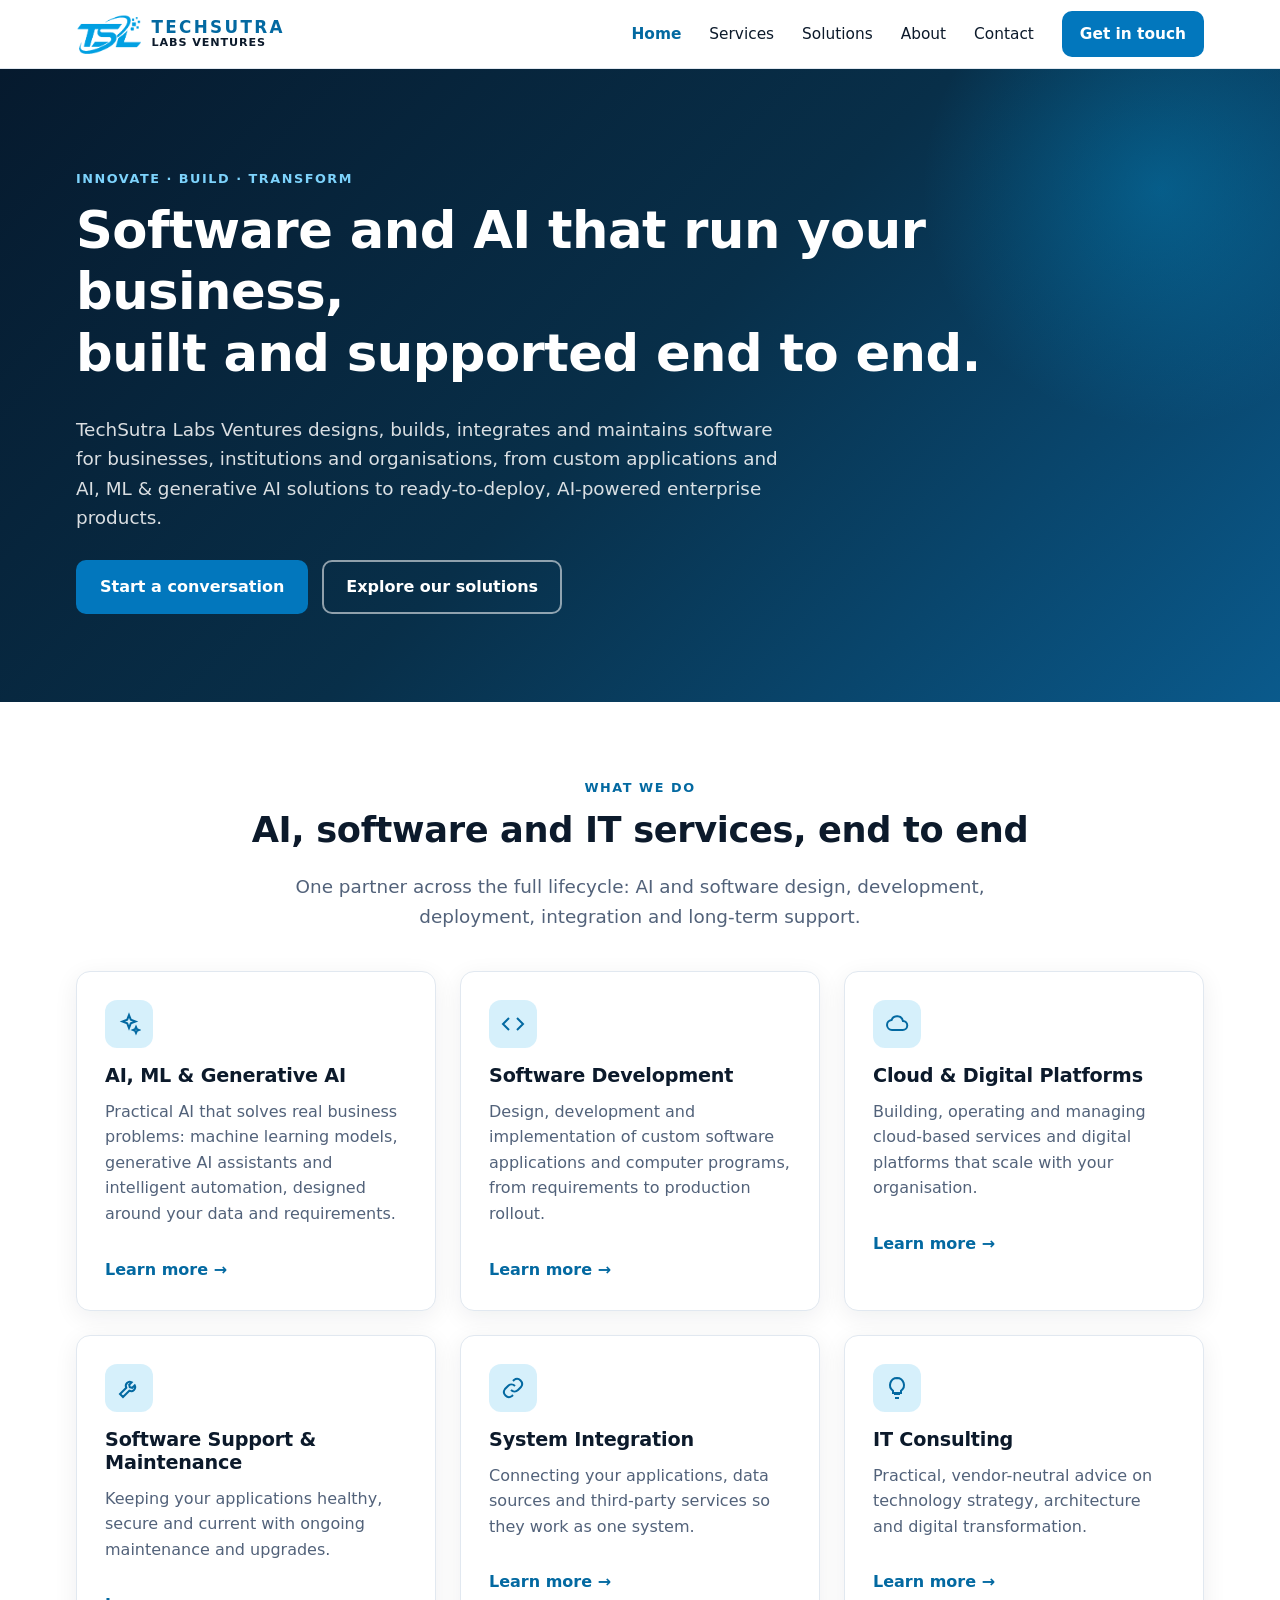
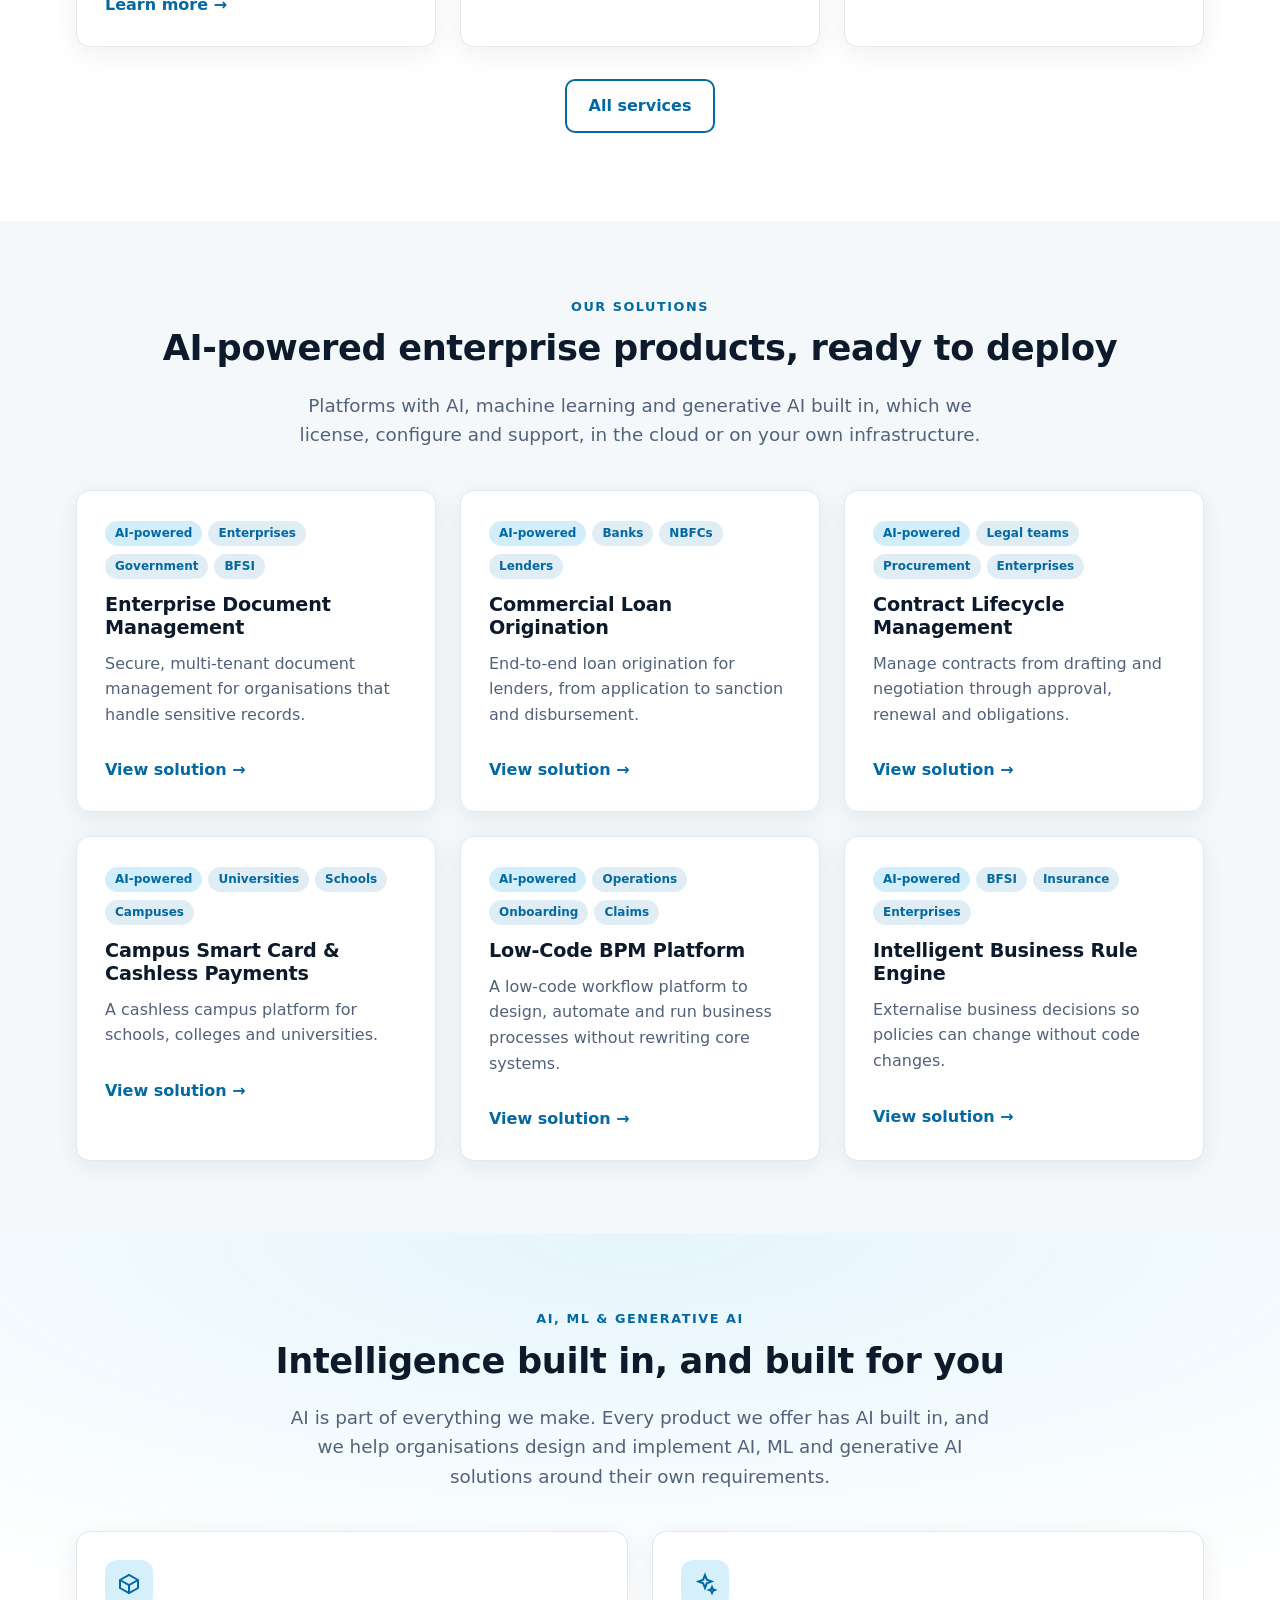
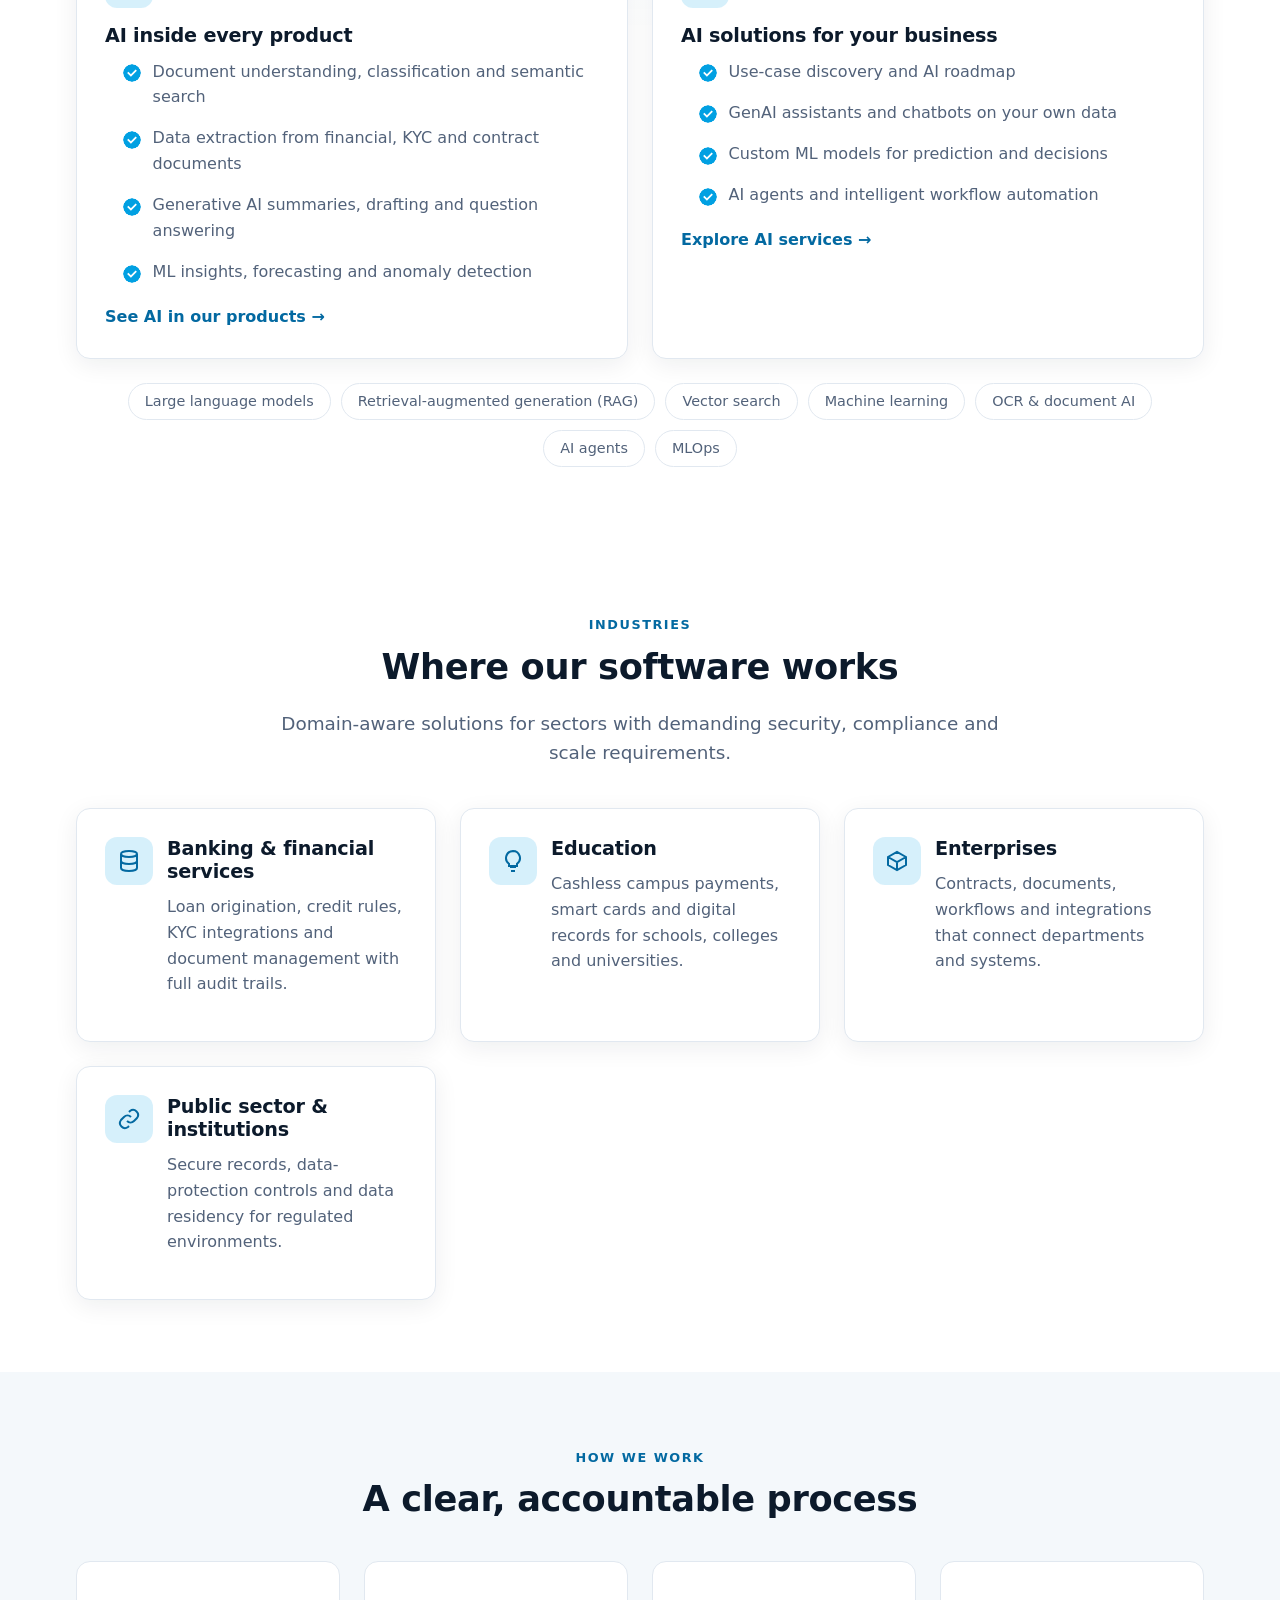
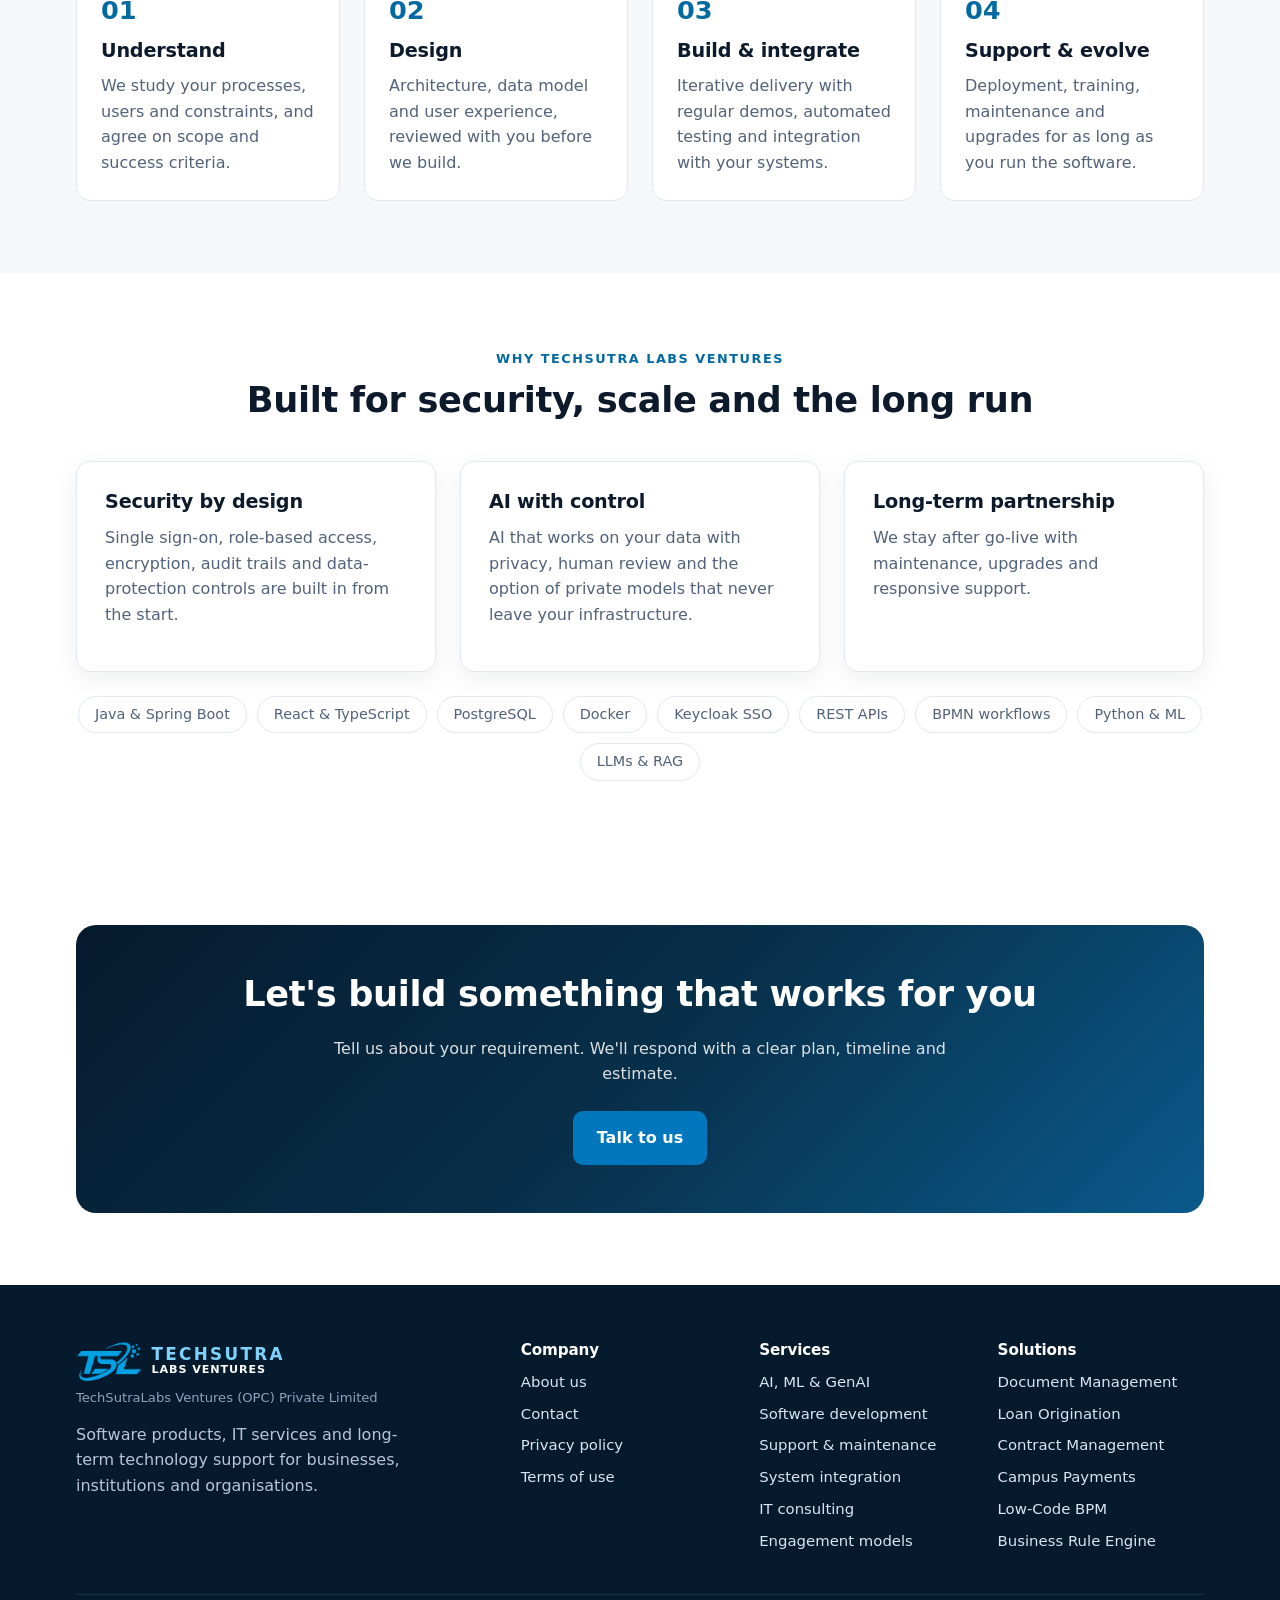
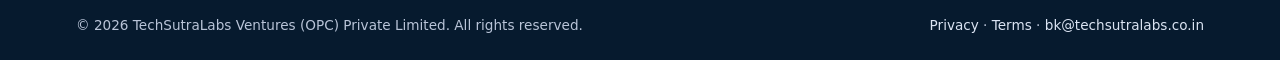
==== commit d661feb2: "Auto-update: .github/CODEOWNERS .github/dependabot.yml .well-known/security.txt 404.html about.html " ====
--- a/index.html
+++ b/index.html
@@ -15,6 +15,8 @@
 <meta property="og:image:width" content="1200"><meta property="og:image:height" content="630">
 <meta name="twitter:card" content="summary_large_image">
 <meta name="theme-color" content="#082f49">
+<meta http-equiv="Content-Security-Policy" content="default-src 'self'; script-src 'self'; style-src 'self' 'unsafe-inline' https://fonts.googleapis.com; font-src https://fonts.gstatic.com; img-src 'self' data:; connect-src 'self'; object-src 'none'; base-uri 'self'; form-action 'self' mailto:; upgrade-insecure-requests">
+<meta name="referrer" content="strict-origin-when-cross-origin">
 <link rel="apple-touch-icon" href="assets/apple-touch-icon.png">
 <script type="application/ld+json">{"@context":"https://schema.org","@type":"Organization","name":"TechSutra Labs Ventures","legalName":"TechSutraLabs Ventures (OPC) Private Limited","slogan":"Innovate. Build. Transform.","url":"https://techsutralabs.com","logo":"https://techsutralabs.com/assets/apple-touch-icon.png","email":"bk@techsutralabs.co.in","address":{"@type":"PostalAddress","addressCountry":"IN"},"description":"Software development, AI, ML and generative AI solutions, IT services, support and AI-powered enterprise software products.","knowsAbout":["Artificial intelligence","Machine learning","Generative AI","Software development","Enterprise software"]}</script>
 <link rel="icon" href="assets/favicon-32.png" sizes="32x32" type="image/png">
